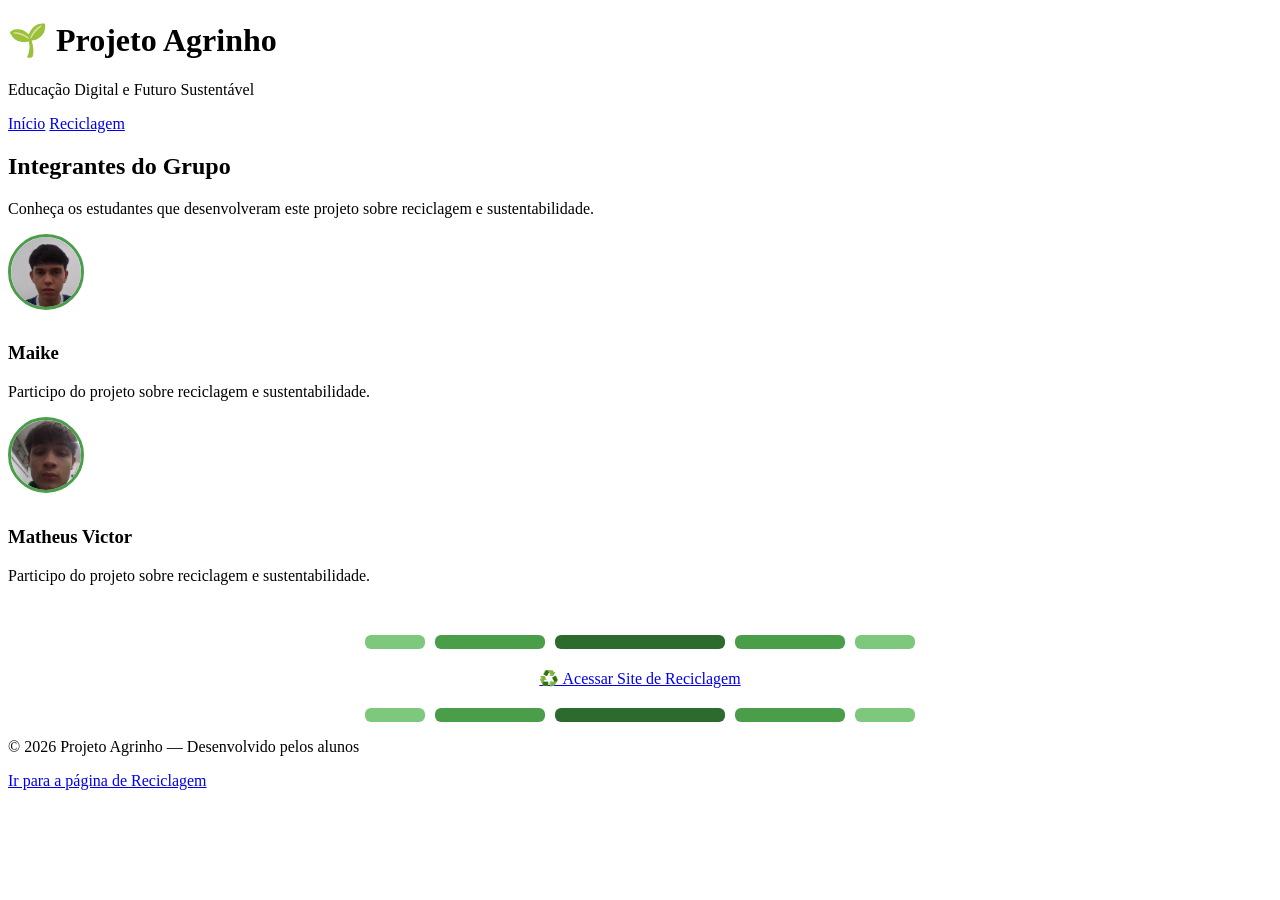
==== index.html @ 78052228 "s" ====
<!DOCTYPE html>
<html lang="pt-BR">
<head>
  <meta charset="UTF-8">
  <meta name="viewport" content="width=device-width, initial-scale=1.0">
  <title>Projeto Agrinho</title>
  <link rel="stylesheet" href="styles.css">
</head>
<body>

  <!-- HEADER -->
  <header>
    <div>
      <h1>🌱 Projeto Agrinho</h1>
      <p>Educação Digital e Futuro Sustentável</p>
    </div>
    <nav>
      <a href="index.html">Início</a>
      <a href="Agrinho.html">Reciclagem</a>
    </nav>
  </header>

  <!-- SECTION: integrantes -->
  <section>
    <h2>Integrantes do Grupo</h2>
    <p>Conheça os estudantes que desenvolveram este projeto sobre reciclagem e sustentabilidade.</p>

    <div class="perfis">

      <div class="perfil-card">
        <img src="IMG_20260330_111228.jpg" alt="Foto de Maike" style="width:70px; height:70px; border-radius:50%; object-fit:cover; border:3px solid #4a9e4a; margin-bottom:10px;">
        <h3>Maike</h3>
        <p>Participo do projeto sobre reciclagem e sustentabilidade.</p>
      </div>

      <div class="perfil-card">
        <img src="IMG_20260622_104447.jpg" alt="Foto de Matheus Victor" style="width:70px; height:70px; border-radius:50%; object-fit:cover; border:3px solid #4a9e4a; margin-bottom:10px;">
        <h3>Matheus Victor</h3>
        <p>Participo do projeto sobre reciclagem e sustentabilidade.</p>
      </div>

    </div>

    <!-- ÁREA COM RETÂNGULOS VERDES E BOTÃO -->
    <div style="text-align:center; margin-top:50px;">

      <!-- Retângulos acima -->
      <div style="display:flex; justify-content:center; gap:10px; margin-bottom:20px;">
        <div style="width:60px; height:14px; background-color:#7ec87e; border-radius:6px;"></div>
        <div style="width:110px; height:14px; background-color:#4a9e4a; border-radius:6px;"></div>
        <div style="width:170px; height:14px; background-color:#2d6a2d; border-radius:6px;"></div>
        <div style="width:110px; height:14px; background-color:#4a9e4a; border-radius:6px;"></div>
        <div style="width:60px; height:14px; background-color:#7ec87e; border-radius:6px;"></div>
      </div>

      <a href="Agrinho.html" class="botao-acessar">♻️ Acessar Site de Reciclagem</a>

      <!-- Retângulos abaixo -->
      <div style="display:flex; justify-content:center; gap:10px; margin-top:20px;">
        <div style="width:60px; height:14px; background-color:#7ec87e; border-radius:6px;"></div>
        <div style="width:110px; height:14px; background-color:#4a9e4a; border-radius:6px;"></div>
        <div style="width:170px; height:14px; background-color:#2d6a2d; border-radius:6px;"></div>
        <div style="width:110px; height:14px; background-color:#4a9e4a; border-radius:6px;"></div>
        <div style="width:60px; height:14px; background-color:#7ec87e; border-radius:6px;"></div>
      </div>

    </div>
  </section>

  <!-- FOOTER -->
  <footer>
    <p>© 2026 Projeto Agrinho — Desenvolvido pelos alunos</p>
    <p><a href="Agrinho.html">Ir para a página de Reciclagem</a></p>
  </footer>

</body>
</html>
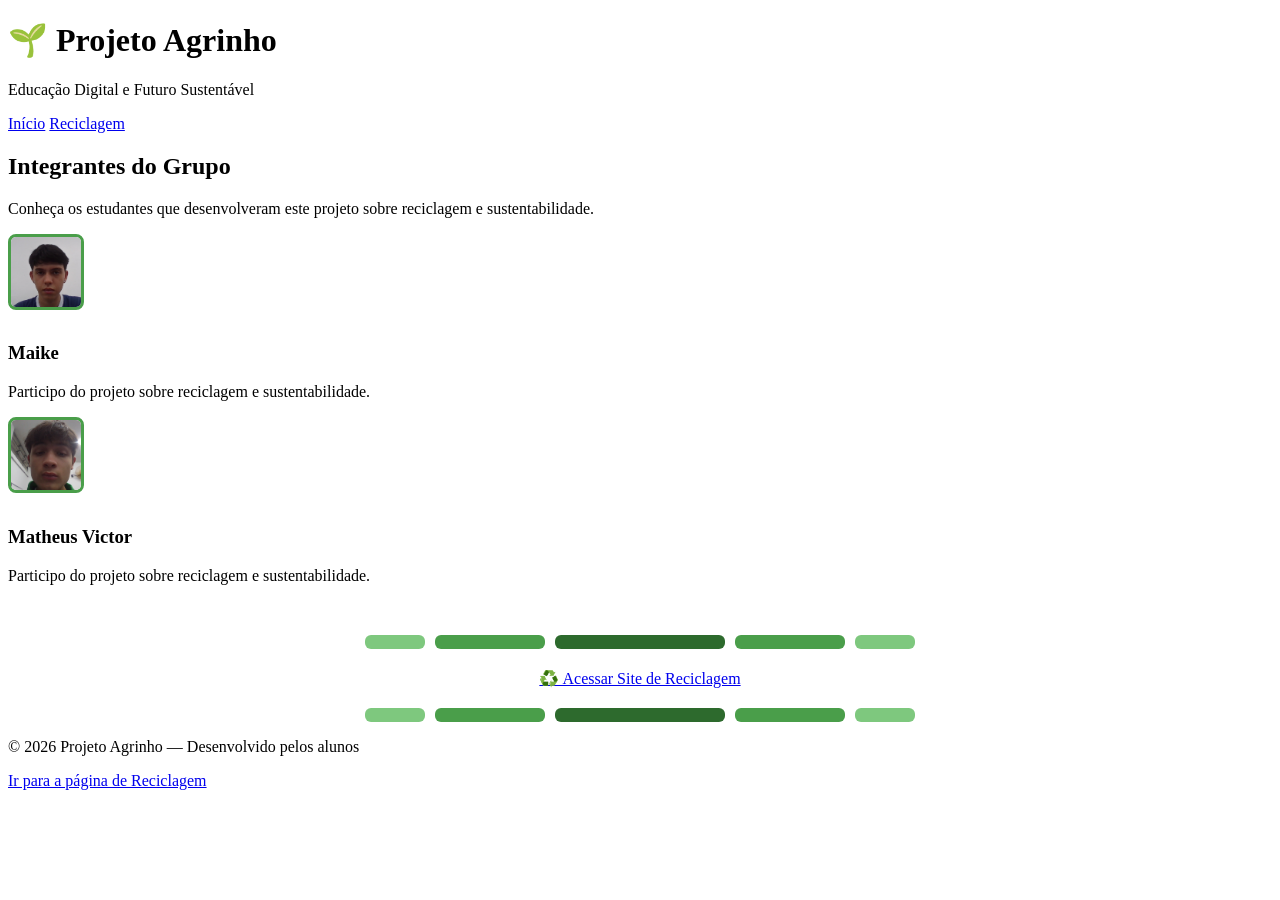
==== commit 30b3fa4b: "sd" ====
--- a/index.html
+++ b/index.html
@@ -28,13 +28,13 @@
     <div class="perfis">
 
       <div class="perfil-card">
-        <img src="IMG_20260330_111228.jpg" alt="Foto de Maike" style="width:70px; height:70px; border-radius:50%; object-fit:cover; border:3px solid #4a9e4a; margin-bottom:10px;">
+        <img src="IMG_20260330_111228.jpg" alt="Foto de Maike" style="width:70px; height:70px; border-radius:8px; object-fit:cover; border:3px solid #4a9e4a; margin-bottom:10px;">
         <h3>Maike</h3>
         <p>Participo do projeto sobre reciclagem e sustentabilidade.</p>
       </div>
 
       <div class="perfil-card">
-        <img src="IMG_20260622_104447.jpg" alt="Foto de Matheus Victor" style="width:70px; height:70px; border-radius:50%; object-fit:cover; border:3px solid #4a9e4a; margin-bottom:10px;">
+        <img src="IMG_20260622_104447.jpg" alt="Foto de Matheus Victor" style="width:70px; height:70px; border-radius:8px; object-fit:cover; border:3px solid #4a9e4a; margin-bottom:10px;">
         <h3>Matheus Victor</h3>
         <p>Participo do projeto sobre reciclagem e sustentabilidade.</p>
       </div>
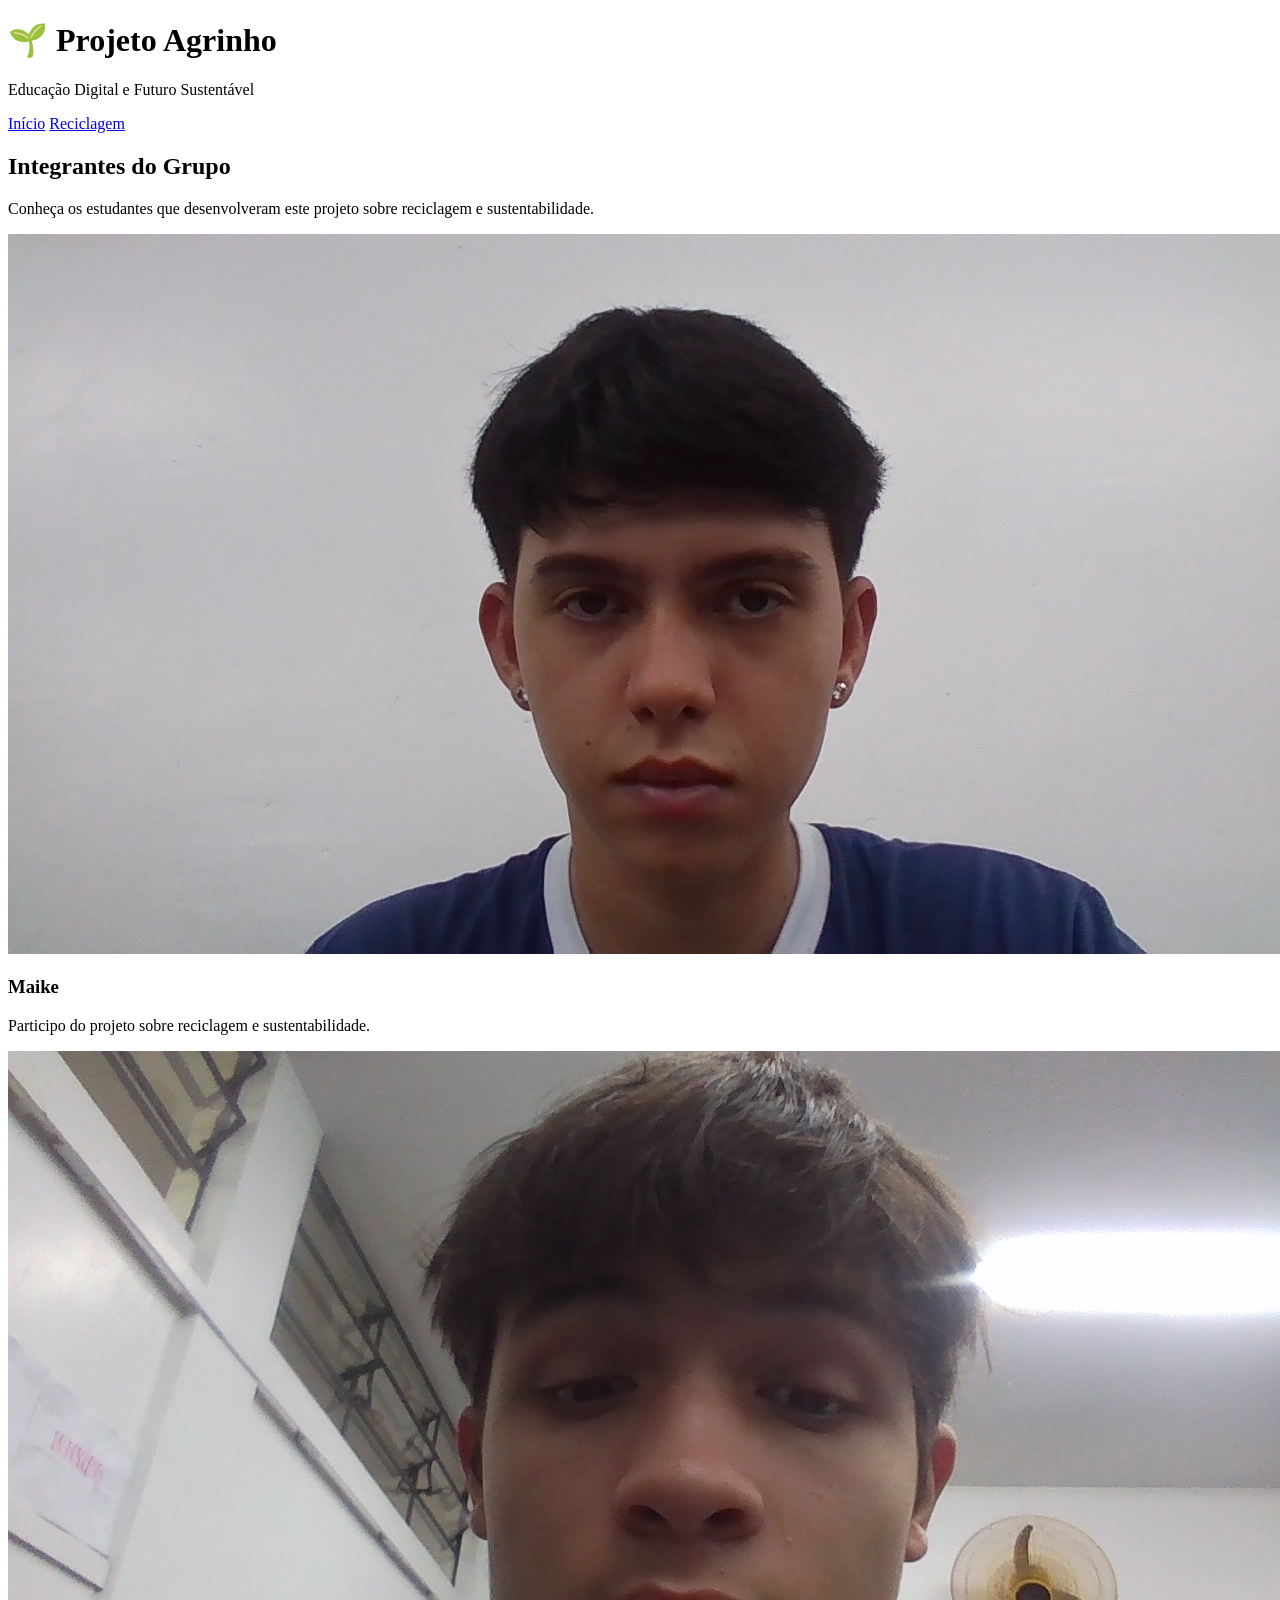
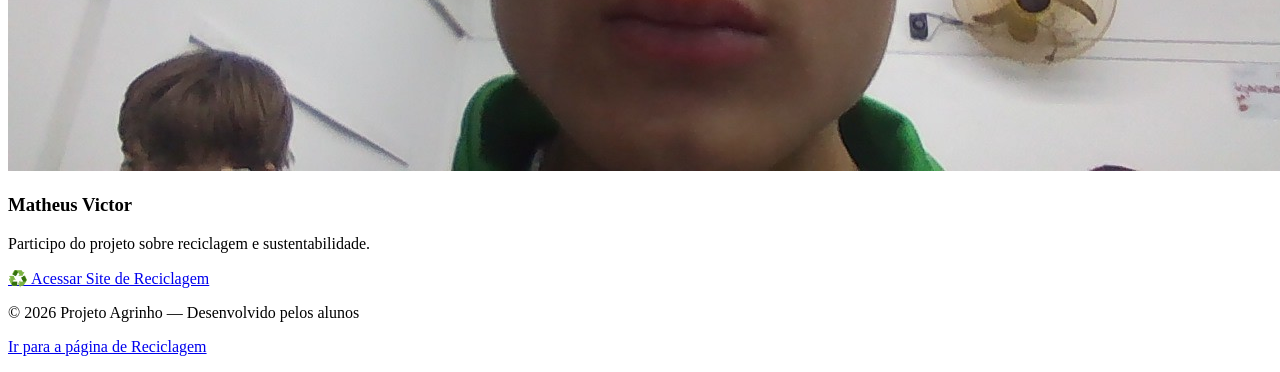
==== commit a57f9746: "s" ====
--- a/index.html
+++ b/index.html
@@ -4,11 +4,12 @@
   <meta charset="UTF-8">
   <meta name="viewport" content="width=device-width, initial-scale=1.0">
   <title>Projeto Agrinho</title>
+  <link rel="preconnect" href="https://fonts.googleapis.com">
+  <link rel="preconnect" href="https://fonts.gstatic.com" crossorigin>
+  <link href="https://fonts.googleapis.com/css2?family=Fraunces:opsz,wght@9..144,600;9..144,700&family=Work+Sans:wght@400;500;600;700&display=swap" rel="stylesheet">
   <link rel="stylesheet" href="styles.css">
 </head>
 <body>
-
-  <!-- HEADER -->
   <header>
     <div>
       <h1>🌱 Projeto Agrinho</h1>
@@ -20,58 +21,36 @@
     </nav>
   </header>
 
-  <!-- SECTION: integrantes -->
   <section>
     <h2>Integrantes do Grupo</h2>
     <p>Conheça os estudantes que desenvolveram este projeto sobre reciclagem e sustentabilidade.</p>
-
     <div class="perfis">
-
       <div class="perfil-card">
-        <img src="IMG_20260330_111228.jpg" alt="Foto de Maike" style="width:70px; height:70px; border-radius:8px; object-fit:cover; border:3px solid #4a9e4a; margin-bottom:10px;">
+        <img src="IMG_20260330_111228.jpg" alt="Foto de Maike">
         <h3>Maike</h3>
         <p>Participo do projeto sobre reciclagem e sustentabilidade.</p>
       </div>
-
       <div class="perfil-card">
-        <img src="IMG_20260622_104447.jpg" alt="Foto de Matheus Victor" style="width:70px; height:70px; border-radius:8px; object-fit:cover; border:3px solid #4a9e4a; margin-bottom:10px;">
+        <img src="IMG_20260622_104447.jpg" alt="Foto de Matheus Victor">
         <h3>Matheus Victor</h3>
         <p>Participo do projeto sobre reciclagem e sustentabilidade.</p>
       </div>
-
     </div>
 
-    <!-- ÁREA COM RETÂNGULOS VERDES E BOTÃO -->
-    <div style="text-align:center; margin-top:50px;">
-
-      <!-- Retângulos acima -->
-      <div style="display:flex; justify-content:center; gap:10px; margin-bottom:20px;">
-        <div style="width:60px; height:14px; background-color:#7ec87e; border-radius:6px;"></div>
-        <div style="width:110px; height:14px; background-color:#4a9e4a; border-radius:6px;"></div>
-        <div style="width:170px; height:14px; background-color:#2d6a2d; border-radius:6px;"></div>
-        <div style="width:110px; height:14px; background-color:#4a9e4a; border-radius:6px;"></div>
-        <div style="width:60px; height:14px; background-color:#7ec87e; border-radius:6px;"></div>
+    <div class="cta-central">
+      <div class="divisor">
+        <span></span><span></span><span></span><span></span><span></span>
       </div>
-
       <a href="Agrinho.html" class="botao-acessar">♻️ Acessar Site de Reciclagem</a>
-
-      <!-- Retângulos abaixo -->
-      <div style="display:flex; justify-content:center; gap:10px; margin-top:20px;">
-        <div style="width:60px; height:14px; background-color:#7ec87e; border-radius:6px;"></div>
-        <div style="width:110px; height:14px; background-color:#4a9e4a; border-radius:6px;"></div>
-        <div style="width:170px; height:14px; background-color:#2d6a2d; border-radius:6px;"></div>
-        <div style="width:110px; height:14px; background-color:#4a9e4a; border-radius:6px;"></div>
-        <div style="width:60px; height:14px; background-color:#7ec87e; border-radius:6px;"></div>
+      <div class="divisor">
+        <span></span><span></span><span></span><span></span><span></span>
       </div>
-
     </div>
   </section>
 
-  <!-- FOOTER -->
   <footer>
     <p>© 2026 Projeto Agrinho — Desenvolvido pelos alunos</p>
     <p><a href="Agrinho.html">Ir para a página de Reciclagem</a></p>
   </footer>
-
 </body>
 </html>
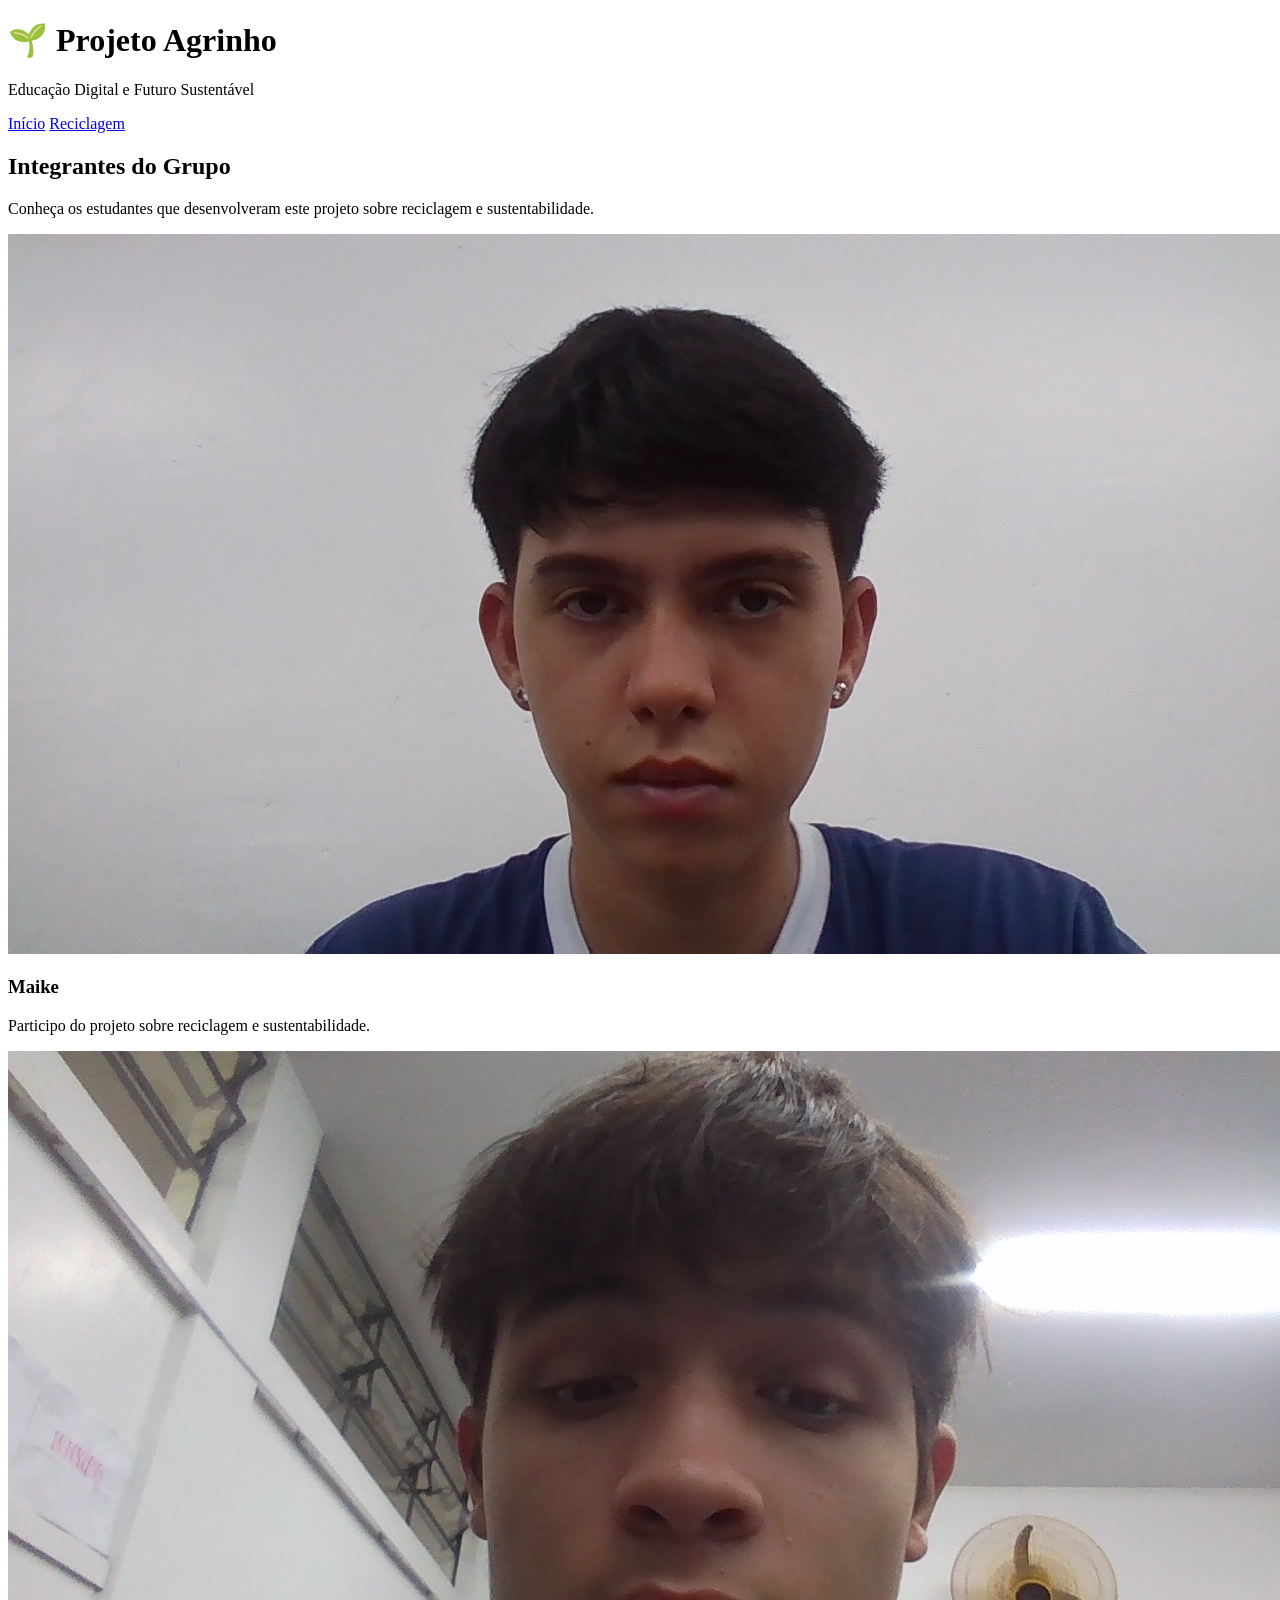
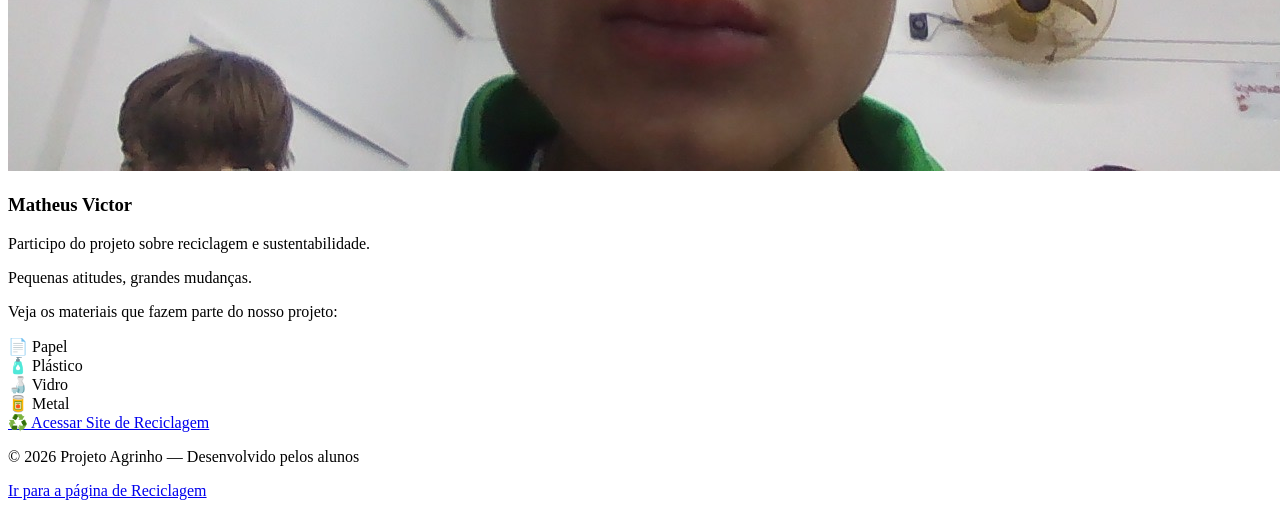
==== commit fc6265d5: "d" ====
--- a/index.html
+++ b/index.html
@@ -24,6 +24,7 @@
   <section>
     <h2>Integrantes do Grupo</h2>
     <p>Conheça os estudantes que desenvolveram este projeto sobre reciclagem e sustentabilidade.</p>
+
     <div class="perfis">
       <div class="perfil-card">
         <img src="IMG_20260330_111228.jpg" alt="Foto de Maike">
@@ -34,6 +35,30 @@
         <img src="IMG_20260622_104447.jpg" alt="Foto de Matheus Victor">
         <h3>Matheus Victor</h3>
         <p>Participo do projeto sobre reciclagem e sustentabilidade.</p>
+      </div>
+    </div>
+
+    <div class="missao">
+      <p class="missao__frase">Pequenas atitudes, grandes mudanças.</p>
+      <p class="missao__contexto">Veja os materiais que fazem parte do nosso projeto:</p>
+
+      <div class="materiais-preview">
+        <div class="material-preview">
+          <span class="material-preview__icone">📄</span>
+          <span class="material-preview__nome">Papel</span>
+        </div>
+        <div class="material-preview">
+          <span class="material-preview__icone">🧴</span>
+          <span class="material-preview__nome">Plástico</span>
+        </div>
+        <div class="material-preview">
+          <span class="material-preview__icone">🍶</span>
+          <span class="material-preview__nome">Vidro</span>
+        </div>
+        <div class="material-preview">
+          <span class="material-preview__icone">🥫</span>
+          <span class="material-preview__nome">Metal</span>
+        </div>
       </div>
     </div>
 
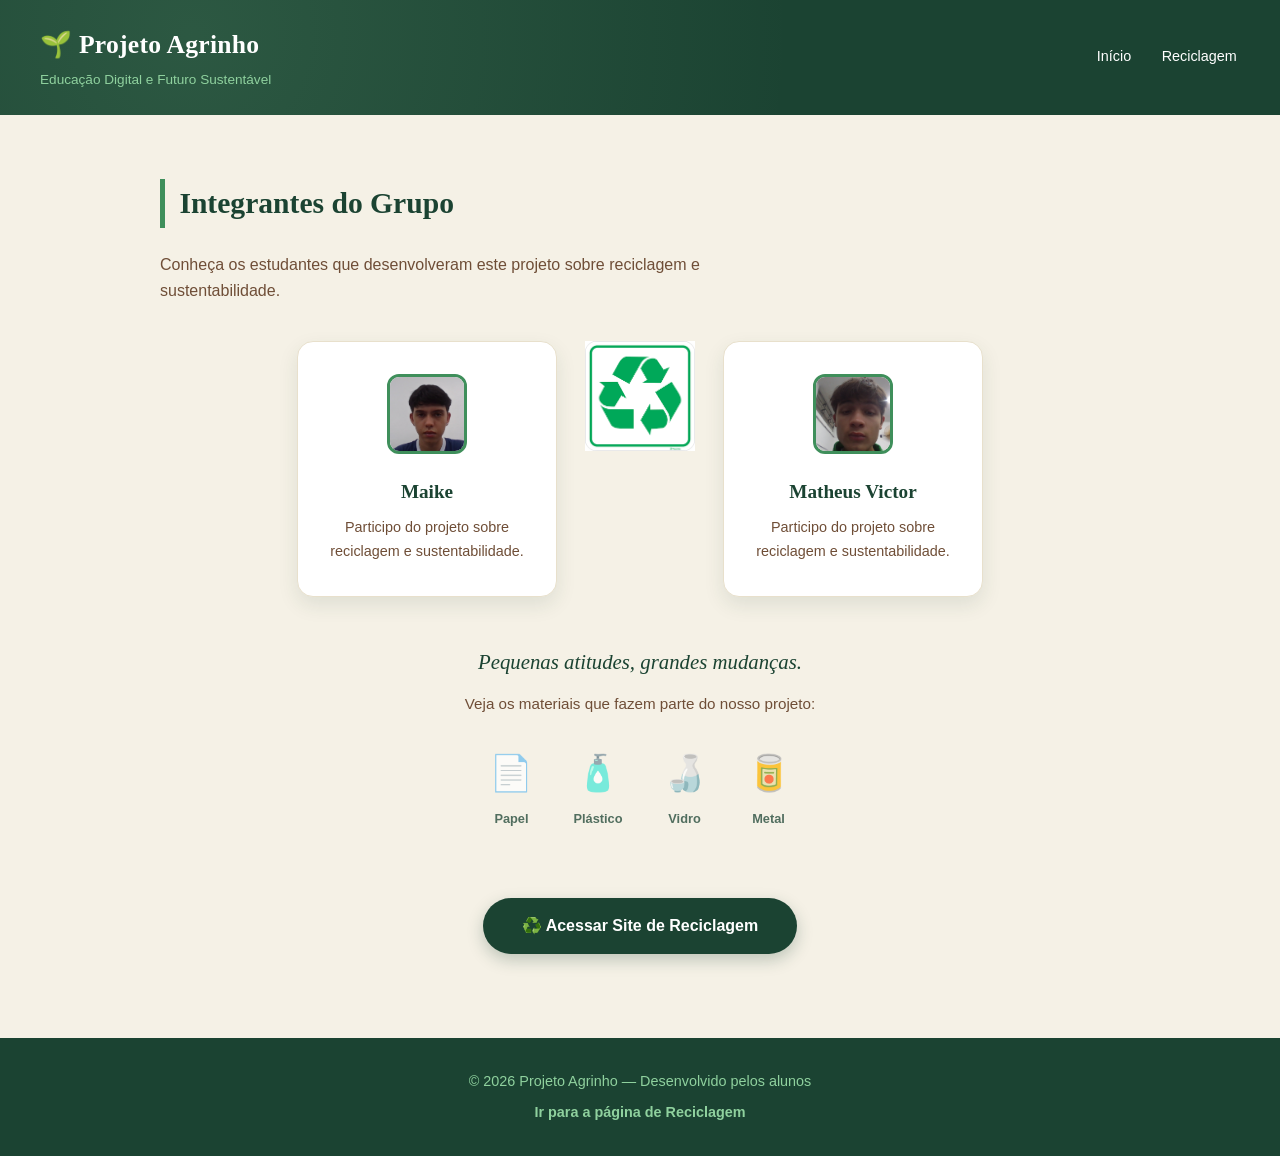
==== commit d65b7d47: "s" ====
--- a/index.html
+++ b/index.html
@@ -7,7 +7,7 @@
   <link rel="preconnect" href="https://fonts.googleapis.com">
   <link rel="preconnect" href="https://fonts.gstatic.com" crossorigin>
   <link href="https://fonts.googleapis.com/css2?family=Fraunces:opsz,wght@9..144,600;9..144,700&family=Work+Sans:wght@400;500;600;700&display=swap" rel="stylesheet">
-  <link rel="stylesheet" href="styles.css">
+  <link rel="stylesheet" href="style.css">
 </head>
 <body>
   <header>
@@ -31,6 +31,7 @@
         <h3>Maike</h3>
         <p>Participo do projeto sobre reciclagem e sustentabilidade.</p>
       </div>
+      <img src="download.png" alt="Símbolo da reciclagem" class="icone-reciclagem">
       <div class="perfil-card">
         <img src="IMG_20260622_104447.jpg" alt="Foto de Matheus Victor">
         <h3>Matheus Victor</h3>
--- a/style.css
+++ b/style.css
@@ -0,0 +1,426 @@
+/* =========================================================
+   PROJETO AGRINHO — Educação Digital e Futuro Sustentável
+   ========================================================= */
+
+:root {
+  --verde-mata: #1B4332;
+  --verde-folha: #3F8F5B;
+  --verde-brotinho: #8FD19E;
+  --areia: #F5F1E6;
+  --areia-escura: #E8E0CC;
+  --terra: #6F4E37;
+  --grafite: #22301F;
+  --branco: #FFFFFF;
+
+  --fonte-titulo: 'Fraunces', serif;
+  --fonte-corpo: 'Work Sans', 'Segoe UI', sans-serif;
+}
+
+* { margin: 0; padding: 0; box-sizing: border-box; }
+
+html { scroll-behavior: smooth; }
+
+body {
+  font-family: var(--fonte-corpo);
+  background-color: var(--areia);
+  color: var(--grafite);
+  line-height: 1.65;
+}
+
+h1, h2, h3 { font-family: var(--fonte-titulo); color: var(--verde-mata); }
+
+a { color: inherit; }
+
+:focus-visible { outline: 3px solid var(--verde-brotinho); outline-offset: 3px; }
+
+/* --- Header --------------------------------------------------------- */
+header {
+  background-color: var(--verde-mata);
+  background-image: radial-gradient(circle at 15% 30%, rgba(143, 209, 158, 0.15), transparent 55%);
+  color: #fff;
+  padding: 1.5rem 2.5rem;
+  display: flex;
+  justify-content: space-between;
+  align-items: center;
+  flex-wrap: wrap;
+  gap: 1rem;
+}
+
+header h1 {
+  font-size: 1.6rem;
+  font-weight: 700;
+  color: #fff;
+  letter-spacing: 0.01em;
+}
+
+header p { font-size: 0.85rem; color: var(--verde-brotinho); margin-top: 0.15rem; }
+
+nav { display: flex; gap: 1.5rem; flex-wrap: wrap; }
+
+nav a {
+  text-decoration: none;
+  font-size: 0.9rem;
+  font-weight: 500;
+  color: #fff;
+  padding: 0.4rem 0.2rem;
+  border-bottom: 2px solid transparent;
+  transition: border-color 0.2s ease, color 0.2s ease;
+}
+nav a:hover { border-color: var(--verde-brotinho); color: var(--verde-brotinho); }
+
+/* --- Nav em botões (página de reciclagem) ---------------------------- */
+.nav-botoes { gap: 0.65rem; }
+
+.nav-botao {
+  text-decoration: none;
+  padding: 0.55rem 1.1rem;
+  border-radius: 999px;
+  font-size: 0.85rem;
+  font-weight: 600;
+  box-shadow: 0 3px 8px rgba(0,0,0,0.18);
+  transition: transform 0.15s ease, box-shadow 0.15s ease;
+  border-bottom: none;
+}
+.nav-botao:hover { transform: translateY(-2px); box-shadow: 0 6px 14px rgba(0,0,0,0.22); }
+
+.nav-botao--claro { background-color: var(--verde-folha); color: #fff; }
+.nav-botao--escuro { background-color: var(--verde-mata); color: #fff; border: 1px solid rgba(255,255,255,0.25); }
+.nav-botao--claro-alt { background-color: var(--verde-brotinho); color: var(--verde-mata); }
+
+/* --- Hero ------------------------------------------------------------- */
+.hero {
+  background: linear-gradient(135deg, var(--verde-folha), var(--verde-mata));
+  color: #fff;
+  text-align: center;
+  padding: 4.5rem 1.5rem;
+}
+
+.hero h2 {
+  font-size: clamp(1.8rem, 4vw, 2.6rem);
+  color: #fff;
+  margin-bottom: 0.75rem;
+}
+
+.hero p {
+  font-size: 1.05rem;
+  color: var(--areia);
+  max-width: 620px;
+  margin: 0 auto;
+  opacity: 0.95;
+}
+
+/* --- Divisores decorativos ("linha do crescimento") -------------------- */
+.divisor-secao {
+  display: flex;
+  justify-content: center;
+  align-items: center;
+  gap: 8px;
+  padding: 1.5rem 0;
+}
+.divisor-secao--clara { background-color: var(--areia); }
+.divisor-secao--escura { background-color: var(--areia-escura); }
+
+.barra { height: 10px; border-radius: 6px; }
+.barra--curta { width: 50px; background-color: var(--verde-brotinho); }
+.barra--media { width: 100px; background-color: var(--verde-folha); }
+.barra--longa { width: 160px; background-color: var(--verde-mata); }
+.barra--media-escura { width: 100px; background-color: var(--verde-folha); }
+.barra--longa-escura { width: 160px; background-color: var(--verde-mata); }
+
+/* --- Seções ------------------------------------------------------------ */
+section {
+  padding: 4rem 2.5rem;
+  max-width: 1040px;
+  margin: 0 auto;
+}
+
+section > p { max-width: 65ch; color: var(--terra); }
+
+section h2 {
+  font-size: 1.85rem;
+  margin-bottom: 1.5rem;
+  border-left: 5px solid var(--verde-folha);
+  padding-left: 0.9rem;
+}
+
+.titulo-secundario { margin-top: 3rem; }
+
+/* --- Cards de materiais / curiosidades --------------------------------- */
+.card-grid { display: flex; gap: 1.5rem; flex-wrap: wrap; margin-top: 1.5rem; }
+
+.cartao {
+  background-color: var(--branco);
+  border-radius: 14px;
+  padding: 1.75rem;
+  box-shadow: 0 6px 16px rgba(27, 67, 50, 0.08);
+  flex: 1;
+  min-width: 210px;
+  text-align: center;
+  border: 1px solid var(--areia-escura);
+  transition: transform 0.2s ease, box-shadow 0.2s ease;
+}
+.cartao:hover {
+  transform: translateY(-4px);
+  box-shadow: 0 12px 24px rgba(27, 67, 50, 0.14);
+}
+
+.cartao .icone { font-size: 2.1rem; margin-bottom: 0.65rem; }
+.cartao h3 { font-size: 1.1rem; margin-bottom: 0.4rem; }
+.cartao p { font-size: 0.9rem; color: var(--terra); }
+
+/* --- Lista de dicas ------------------------------------------------------ */
+.lista-dicas {
+  list-style: none;
+  display: flex;
+  flex-direction: column;
+  gap: 0.85rem;
+  margin-top: 1.5rem;
+}
+
+.lista-dicas li {
+  background-color: var(--branco);
+  padding: 1rem 1.4rem;
+  border-radius: 10px;
+  border-left: 4px solid var(--verde-mata);
+  font-size: 0.95rem;
+  box-shadow: 0 3px 10px rgba(27, 67, 50, 0.06);
+}
+
+/* --- Tabela --------------------------------------------------------------- */
+table {
+  width: 100%;
+  border-collapse: collapse;
+  margin-top: 1.5rem;
+  background-color: var(--branco);
+  border-radius: 12px;
+  overflow: hidden;
+  box-shadow: 0 6px 16px rgba(27, 67, 50, 0.08);
+}
+
+th {
+  background-color: var(--verde-mata);
+  color: #fff;
+  padding: 1rem 1.4rem;
+  text-align: left;
+  font-size: 0.9rem;
+  font-weight: 600;
+}
+
+td { padding: 0.9rem 1.4rem; border-bottom: 1px solid var(--areia-escura); font-size: 0.9rem; }
+tr:last-child td { border-bottom: none; }
+tr:hover td { background-color: var(--areia); }
+
+/* --- Sobre o projeto -------------------------------------------------------- */
+.sobre-box {
+  background-color: var(--branco);
+  border-radius: 14px;
+  padding: 2rem;
+  box-shadow: 0 6px 16px rgba(27, 67, 50, 0.08);
+}
+
+.sobre-box p { color: var(--grafite); }
+
+.titulo-integrantes { margin-top: 1.5rem; color: var(--verde-mata); font-size: 1.1rem; }
+
+.integrantes { display: flex; gap: 1rem; flex-wrap: wrap; margin-top: 1rem; }
+
+.tag-integrante {
+  background-color: var(--verde-mata);
+  color: #fff;
+  padding: 0.5rem 1.2rem;
+  border-radius: 999px;
+  font-size: 0.85rem;
+  font-weight: 600;
+}
+
+/* --- Footer ------------------------------------------------------------------ */
+footer {
+  background-color: var(--verde-mata);
+  color: var(--verde-brotinho);
+  text-align: center;
+  padding: 2rem 1.5rem;
+  font-size: 0.9rem;
+}
+footer a { color: var(--verde-brotinho); text-decoration: none; font-weight: 600; }
+footer a:hover { text-decoration: underline; }
+footer p { margin-top: 0.4rem; }
+footer p:first-child { margin-top: 0; }
+
+/* --- Perfis (integrantes na página inicial) ---------------------------------- */
+.perfis { display: flex; gap: 1.75rem; justify-content: center; flex-wrap: wrap; margin-top: 2.25rem; }
+
+.perfil-card {
+  background-color: var(--branco);
+  border-radius: 16px;
+  padding: 2rem 1.5rem;
+  text-align: center;
+  box-shadow: 0 8px 20px rgba(27, 67, 50, 0.1);
+  max-width: 260px;
+  border: 1px solid var(--areia-escura);
+  transition: transform 0.2s ease;
+}
+.perfil-card:hover { transform: translateY(-4px); }
+
+.perfil-card img {
+  width: 80px;
+  height: 80px;
+  border-radius: 12px;
+  object-fit: cover;
+  border: 3px solid var(--verde-folha);
+  margin-bottom: 0.9rem;
+}
+
+.perfil-card h3 { font-size: 1.2rem; margin-bottom: 0.5rem; }
+.perfil-card p { font-size: 0.9rem; color: var(--terra); }
+
+/* --- Frase de missão + prévia dos materiais --------------------------------- */
+.missao { text-align: center; margin-top: 3rem; }
+
+.missao__frase {
+  font-family: var(--fonte-titulo);
+  font-style: italic;
+  font-size: 1.3rem;
+  color: var(--verde-mata);
+  margin-bottom: 0.75rem;
+}
+
+.missao__contexto {
+  font-size: 0.95rem;
+  color: var(--terra);
+  margin-bottom: 1.75rem;
+}
+
+.materiais-preview {
+  display: flex;
+  justify-content: center;
+  gap: 2.5rem;
+  flex-wrap: wrap;
+}
+
+.material-preview {
+  display: flex;
+  flex-direction: column;
+  align-items: center;
+  gap: 0.4rem;
+  opacity: 0.75;
+  transition: opacity 0.2s ease, transform 0.2s ease;
+}
+.material-preview:hover { opacity: 1; transform: translateY(-3px); }
+
+.material-preview__icone { font-size: 2.2rem; }
+
+.material-preview__nome {
+  font-size: 0.8rem;
+  font-weight: 600;
+  color: var(--verde-mata);
+}
+
+/* --- Botão de acesso central --------------------------------------------------- */
+.cta-central { text-align: center; margin-top: 3rem; }
+
+.botao-acessar {
+  display: inline-block;
+  margin: 1.25rem 0;
+  background-color: var(--verde-mata);
+  color: #fff;
+  padding: 0.95rem 2.4rem;
+  border-radius: 999px;
+  text-decoration: none;
+  font-size: 1rem;
+  font-weight: 700;
+  box-shadow: 0 6px 16px rgba(27, 67, 50, 0.25);
+  transition: background-color 0.2s ease, transform 0.15s ease;
+}
+.botao-acessar:hover { background-color: var(--verde-folha); transform: translateY(-2px); }
+
+/* --- Ícone de reciclagem (index) ------------------------------------------------- */
+.icone-reciclagem {
+  width: 110px;
+  height: 110px;
+  object-fit: contain;
+  flex-shrink: 0;
+}
+
+/* --- Hero com imagem de apoio ------------------------------------------------------ */
+.hero__conteudo {
+  display: flex;
+  align-items: center;
+  gap: 2.5rem;
+  max-width: 1040px;
+  margin: 0 auto;
+  text-align: left;
+  flex-wrap: wrap;
+}
+.hero__texto { flex: 1 1 400px; }
+.hero__texto h2 { color: #fff; }
+.hero__imagem {
+  flex: 1 1 280px;
+  max-width: 320px;
+  border-radius: 16px;
+  box-shadow: 0 10px 26px rgba(0,0,0,0.28);
+  object-fit: cover;
+  max-height: 260px;
+  width: 100%;
+}
+
+/* --- Materiais recicláveis com imagens ---------------------------------------------- */
+.reciclagem__conteudo {
+  display: flex;
+  gap: 2.5rem;
+  align-items: flex-start;
+  flex-wrap: wrap;
+}
+.reciclagem__texto { flex: 2 1 480px; }
+.reciclagem__imagens {
+  flex: 1 1 240px;
+  display: flex;
+  flex-direction: column;
+  gap: 1rem;
+}
+.reciclagem__imagens img {
+  width: 100%;
+  border-radius: 14px;
+  box-shadow: 0 6px 16px rgba(27, 67, 50, 0.1);
+  border: 1px solid var(--areia-escura);
+}
+
+/* --- Dicas com imagem -------------------------------------------------------------- */
+.dicas__conteudo {
+  display: flex;
+  gap: 2.5rem;
+  align-items: center;
+  flex-wrap: wrap;
+}
+.dicas__texto { flex: 1 1 380px; }
+.dicas__imagem {
+  flex: 1 1 280px;
+  max-width: 320px;
+  border-radius: 14px;
+  width: 100%;
+}
+
+/* --- Sobre com ícone ----------------------------------------------------------------- */
+.sobre-box--com-imagem {
+  display: flex;
+  align-items: center;
+  gap: 2rem;
+  flex-wrap: wrap;
+}
+.sobre-box--com-imagem > div { flex: 2 1 320px; }
+.sobre-box__icone {
+  flex: 1 1 140px;
+  max-width: 150px;
+  object-fit: contain;
+}
+
+/* --- Responsivo ----------------------------------------------------------------- */
+@media (max-width: 640px) {
+  header { padding: 1.25rem 1.5rem; flex-direction: column; align-items: flex-start; }
+  section { padding: 3rem 1.5rem; }
+  .nav-botoes { gap: 0.5rem; }
+}
+
+@media (prefers-reduced-motion: reduce) {
+  html { scroll-behavior: auto; }
+  .cartao, .perfil-card, .botao-acessar, .nav-botao { transition: none; }
+}
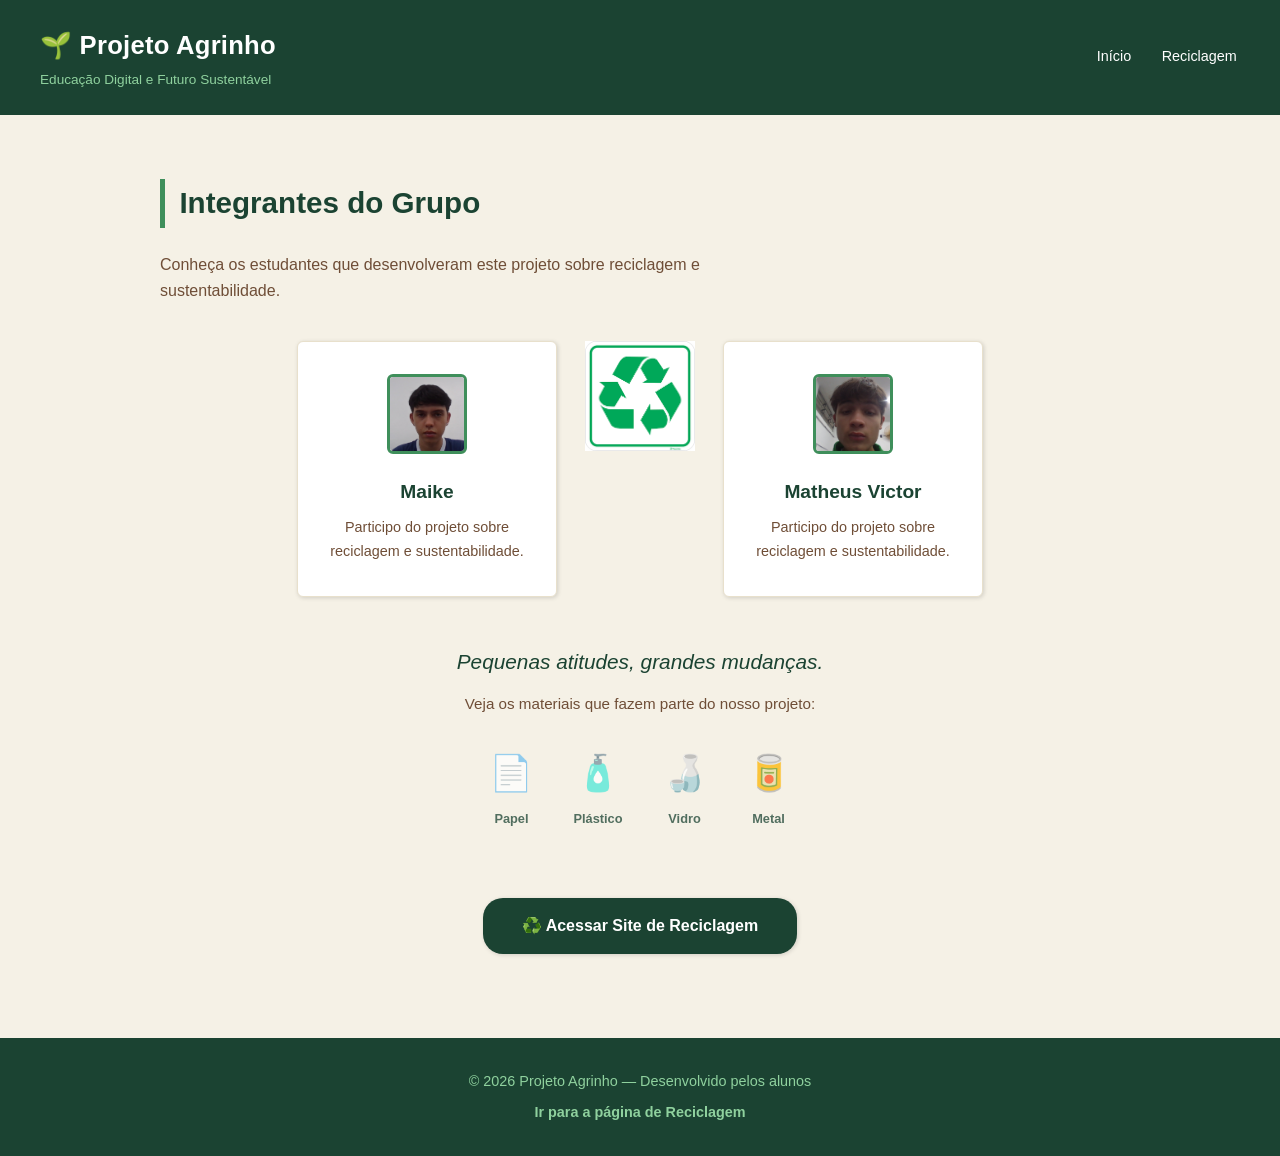
==== commit bb377c33: "s" ====
--- a/index.html
+++ b/index.html
@@ -4,9 +4,6 @@
   <meta charset="UTF-8">
   <meta name="viewport" content="width=device-width, initial-scale=1.0">
   <title>Projeto Agrinho</title>
-  <link rel="preconnect" href="https://fonts.googleapis.com">
-  <link rel="preconnect" href="https://fonts.gstatic.com" crossorigin>
-  <link href="https://fonts.googleapis.com/css2?family=Fraunces:opsz,wght@9..144,600;9..144,700&family=Work+Sans:wght@400;500;600;700&display=swap" rel="stylesheet">
   <link rel="stylesheet" href="style.css">
 </head>
 <body>
--- a/style.css
+++ b/style.css
@@ -12,8 +12,8 @@
   --grafite: #22301F;
   --branco: #FFFFFF;
 
-  --fonte-titulo: 'Fraunces', serif;
-  --fonte-corpo: 'Work Sans', 'Segoe UI', sans-serif;
+  --fonte-titulo: 'Segoe UI', Arial, sans-serif;
+  --fonte-corpo: 'Segoe UI', Arial, sans-serif;
 }
 
 * { margin: 0; padding: 0; box-sizing: border-box; }
@@ -36,7 +36,6 @@
 /* --- Header --------------------------------------------------------- */
 header {
   background-color: var(--verde-mata);
-  background-image: radial-gradient(circle at 15% 30%, rgba(143, 209, 158, 0.15), transparent 55%);
   color: #fff;
   padding: 1.5rem 2.5rem;
   display: flex;
@@ -64,7 +63,6 @@
   color: #fff;
   padding: 0.4rem 0.2rem;
   border-bottom: 2px solid transparent;
-  transition: border-color 0.2s ease, color 0.2s ease;
 }
 nav a:hover { border-color: var(--verde-brotinho); color: var(--verde-brotinho); }
 
@@ -74,14 +72,12 @@
 .nav-botao {
   text-decoration: none;
   padding: 0.55rem 1.1rem;
-  border-radius: 999px;
+  border-radius: 20px;
   font-size: 0.85rem;
   font-weight: 600;
-  box-shadow: 0 3px 8px rgba(0,0,0,0.18);
-  transition: transform 0.15s ease, box-shadow 0.15s ease;
+  box-shadow: 1px 1px 4px rgba(0,0,0,0.15);
   border-bottom: none;
 }
-.nav-botao:hover { transform: translateY(-2px); box-shadow: 0 6px 14px rgba(0,0,0,0.22); }
 
 .nav-botao--claro { background-color: var(--verde-folha); color: #fff; }
 .nav-botao--escuro { background-color: var(--verde-mata); color: #fff; border: 1px solid rgba(255,255,255,0.25); }
@@ -150,18 +146,13 @@
 
 .cartao {
   background-color: var(--branco);
-  border-radius: 14px;
+  border-radius: 6px;
   padding: 1.75rem;
-  box-shadow: 0 6px 16px rgba(27, 67, 50, 0.08);
+  box-shadow: 1px 1px 4px rgba(0,0,0,0.15);
   flex: 1;
   min-width: 210px;
   text-align: center;
   border: 1px solid var(--areia-escura);
-  transition: transform 0.2s ease, box-shadow 0.2s ease;
-}
-.cartao:hover {
-  transform: translateY(-4px);
-  box-shadow: 0 12px 24px rgba(27, 67, 50, 0.14);
 }
 
 .cartao .icone { font-size: 2.1rem; margin-bottom: 0.65rem; }
@@ -183,7 +174,7 @@
   border-radius: 10px;
   border-left: 4px solid var(--verde-mata);
   font-size: 0.95rem;
-  box-shadow: 0 3px 10px rgba(27, 67, 50, 0.06);
+  box-shadow: 1px 1px 4px rgba(0,0,0,0.15);
 }
 
 /* --- Tabela --------------------------------------------------------------- */
@@ -192,9 +183,9 @@
   border-collapse: collapse;
   margin-top: 1.5rem;
   background-color: var(--branco);
-  border-radius: 12px;
+  border-radius: 6px;
   overflow: hidden;
-  box-shadow: 0 6px 16px rgba(27, 67, 50, 0.08);
+  box-shadow: 1px 1px 4px rgba(0,0,0,0.15);
 }
 
 th {
@@ -213,9 +204,9 @@
 /* --- Sobre o projeto -------------------------------------------------------- */
 .sobre-box {
   background-color: var(--branco);
-  border-radius: 14px;
+  border-radius: 6px;
   padding: 2rem;
-  box-shadow: 0 6px 16px rgba(27, 67, 50, 0.08);
+  box-shadow: 1px 1px 4px rgba(0,0,0,0.15);
 }
 
 .sobre-box p { color: var(--grafite); }
@@ -228,7 +219,7 @@
   background-color: var(--verde-mata);
   color: #fff;
   padding: 0.5rem 1.2rem;
-  border-radius: 999px;
+  border-radius: 20px;
   font-size: 0.85rem;
   font-weight: 600;
 }
@@ -251,20 +242,19 @@
 
 .perfil-card {
   background-color: var(--branco);
-  border-radius: 16px;
+  border-radius: 6px;
   padding: 2rem 1.5rem;
   text-align: center;
-  box-shadow: 0 8px 20px rgba(27, 67, 50, 0.1);
+  box-shadow: 1px 1px 4px rgba(0,0,0,0.15);
   max-width: 260px;
   border: 1px solid var(--areia-escura);
-  transition: transform 0.2s ease;
-}
-.perfil-card:hover { transform: translateY(-4px); }
+}
+
 
 .perfil-card img {
   width: 80px;
   height: 80px;
-  border-radius: 12px;
+  border-radius: 6px;
   object-fit: cover;
   border: 3px solid var(--verde-folha);
   margin-bottom: 0.9rem;
@@ -303,9 +293,8 @@
   align-items: center;
   gap: 0.4rem;
   opacity: 0.75;
-  transition: opacity 0.2s ease, transform 0.2s ease;
-}
-.material-preview:hover { opacity: 1; transform: translateY(-3px); }
+}
+.material-preview:hover { opacity: 1; }
 
 .material-preview__icone { font-size: 2.2rem; }
 
@@ -324,14 +313,13 @@
   background-color: var(--verde-mata);
   color: #fff;
   padding: 0.95rem 2.4rem;
-  border-radius: 999px;
+  border-radius: 20px;
   text-decoration: none;
   font-size: 1rem;
   font-weight: 700;
-  box-shadow: 0 6px 16px rgba(27, 67, 50, 0.25);
-  transition: background-color 0.2s ease, transform 0.15s ease;
-}
-.botao-acessar:hover { background-color: var(--verde-folha); transform: translateY(-2px); }
+  box-shadow: 1px 1px 4px rgba(0,0,0,0.15);
+}
+.botao-acessar:hover { background-color: var(--verde-folha); }
 
 /* --- Ícone de reciclagem (index) ------------------------------------------------- */
 .icone-reciclagem {
@@ -356,8 +344,8 @@
 .hero__imagem {
   flex: 1 1 280px;
   max-width: 320px;
-  border-radius: 16px;
-  box-shadow: 0 10px 26px rgba(0,0,0,0.28);
+  border-radius: 6px;
+  box-shadow: 1px 1px 4px rgba(0,0,0,0.15);
   object-fit: cover;
   max-height: 260px;
   width: 100%;
@@ -379,8 +367,8 @@
 }
 .reciclagem__imagens img {
   width: 100%;
-  border-radius: 14px;
-  box-shadow: 0 6px 16px rgba(27, 67, 50, 0.1);
+  border-radius: 6px;
+  box-shadow: 1px 1px 4px rgba(0,0,0,0.15);
   border: 1px solid var(--areia-escura);
 }
 
@@ -395,7 +383,7 @@
 .dicas__imagem {
   flex: 1 1 280px;
   max-width: 320px;
-  border-radius: 14px;
+  border-radius: 6px;
   width: 100%;
 }
 
@@ -422,5 +410,5 @@
 
 @media (prefers-reduced-motion: reduce) {
   html { scroll-behavior: auto; }
-  .cartao, .perfil-card, .botao-acessar, .nav-botao { transition: none; }
+  .cartao, .perfil-card, .botao-acessar, .nav-botao { }
 }
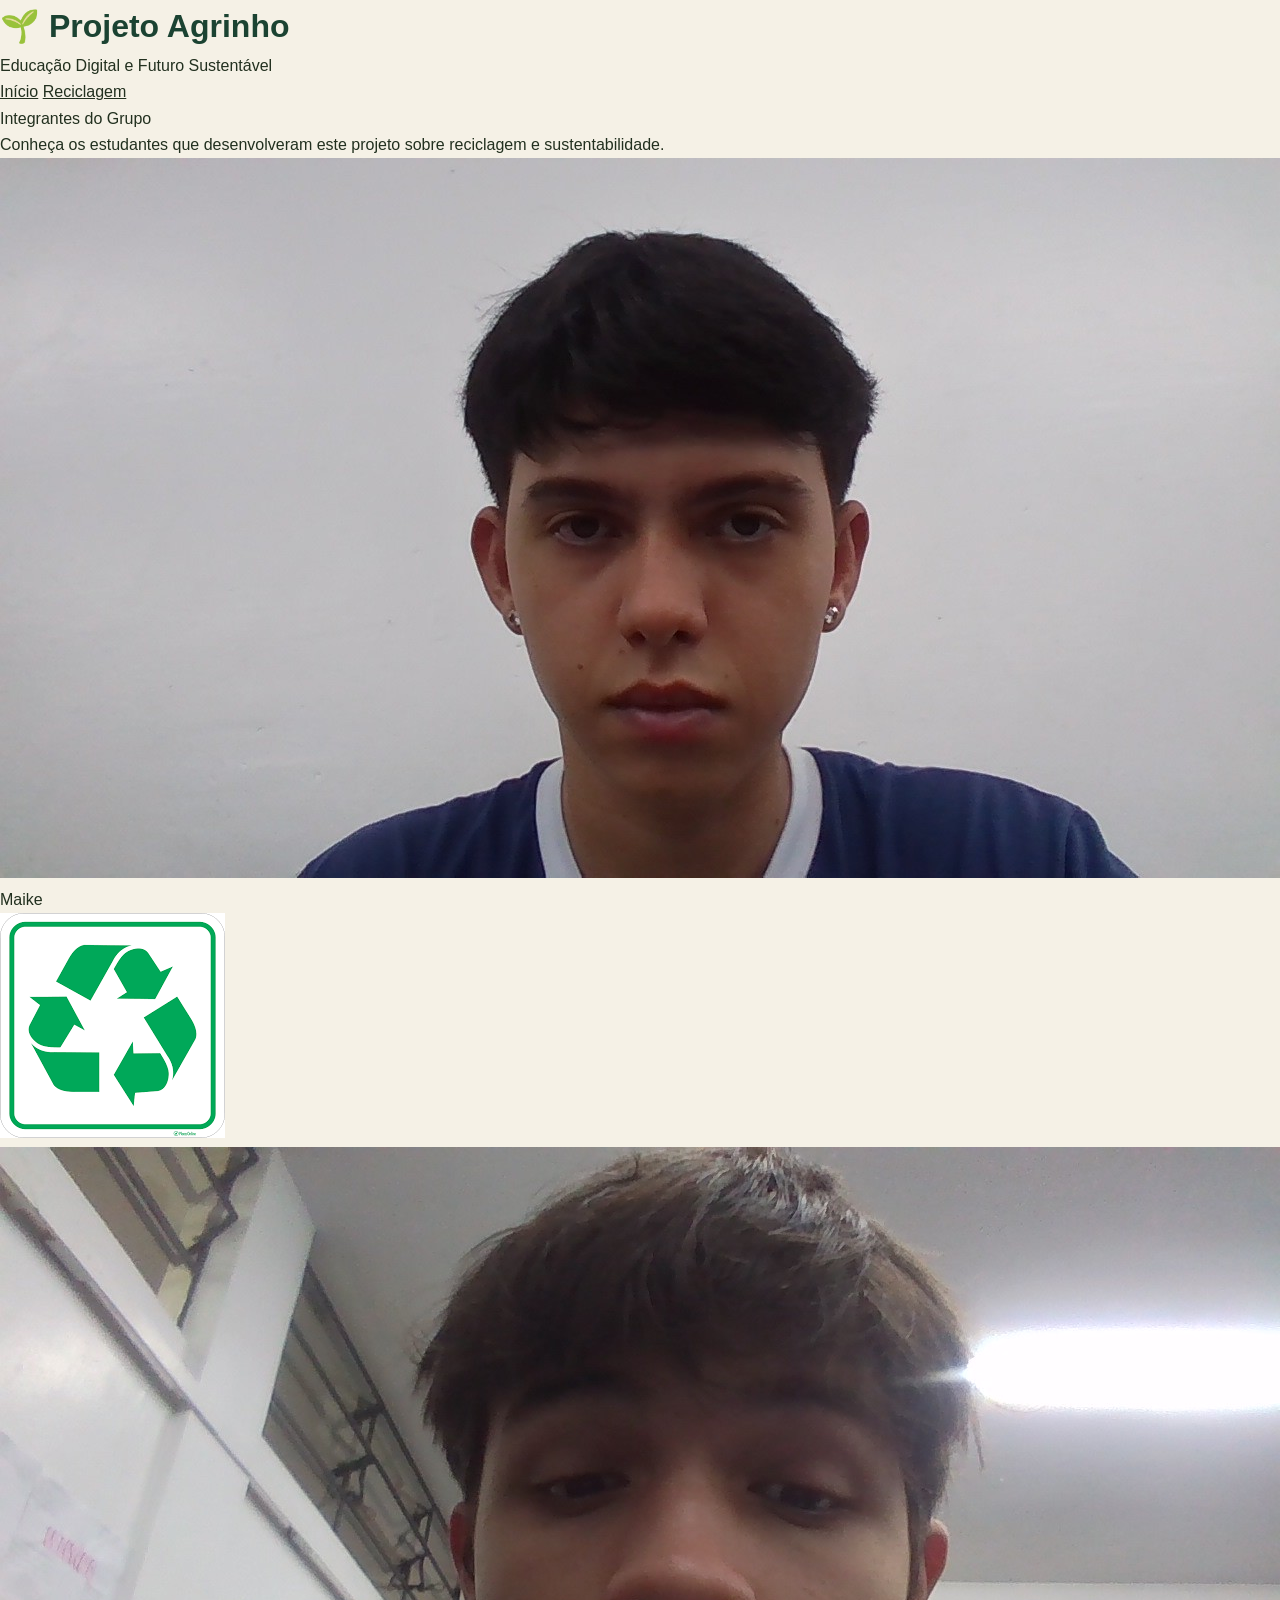
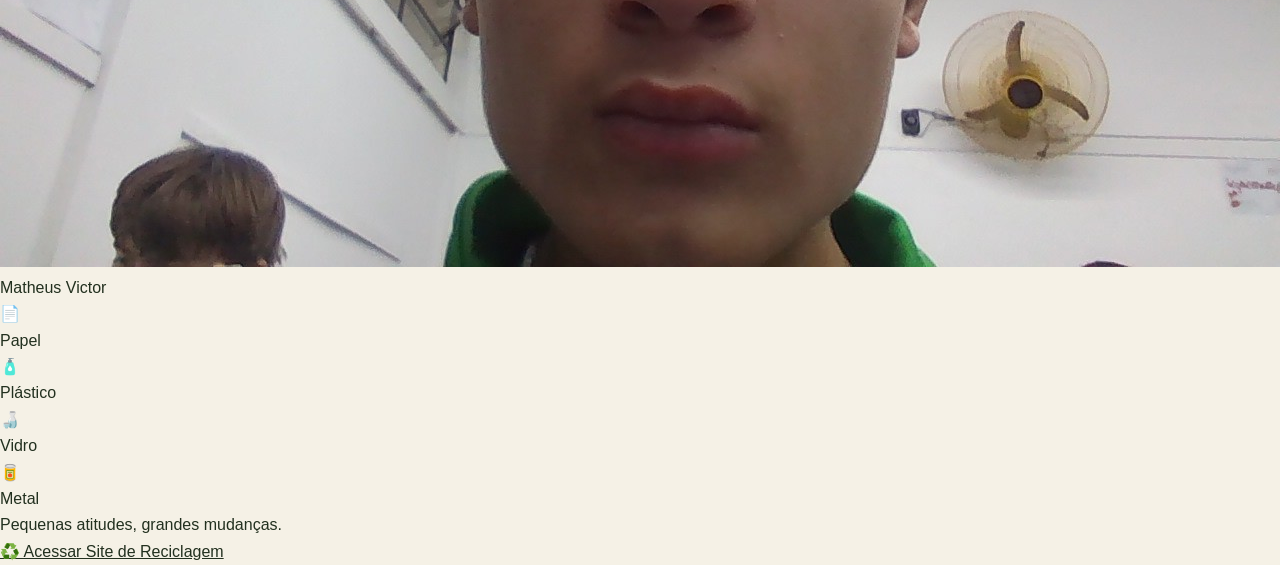
==== commit ea572c48: "s" ====
--- a/index.html
+++ b/index.html
@@ -7,73 +7,38 @@
   <link rel="stylesheet" href="style.css">
 </head>
 <body>
-  <header>
-    <div>
-      <h1>🌱 Projeto Agrinho</h1>
-      <p>Educação Digital e Futuro Sustentável</p>
-    </div>
-    <nav>
-      <a href="index.html">Início</a>
-      <a href="Agrinho.html">Reciclagem</a>
-    </nav>
-  </header>
 
-  <section>
-    <h2>Integrantes do Grupo</h2>
+  <div class="topo">
+    <h1>🌱 Projeto Agrinho</h1>
+    <p>Educação Digital e Futuro Sustentável</p>
+    <p class="linha-nav"><a href="index.html">Início</a> <a href="Agrinho.html">Reciclagem</a></p>
+    <p class="subtitulo">Integrantes do Grupo</p>
     <p>Conheça os estudantes que desenvolveram este projeto sobre reciclagem e sustentabilidade.</p>
+  </div>
 
-    <div class="perfis">
-      <div class="perfil-card">
-        <img src="IMG_20260330_111228.jpg" alt="Foto de Maike">
-        <h3>Maike</h3>
-        <p>Participo do projeto sobre reciclagem e sustentabilidade.</p>
-      </div>
-      <img src="download.png" alt="Símbolo da reciclagem" class="icone-reciclagem">
-      <div class="perfil-card">
-        <img src="IMG_20260622_104447.jpg" alt="Foto de Matheus Victor">
-        <h3>Matheus Victor</h3>
-        <p>Participo do projeto sobre reciclagem e sustentabilidade.</p>
-      </div>
+  <div class="linha-perfis">
+    <div class="perfil">
+      <img src="IMG_20260330_111228.jpg" alt="Foto de Maike">
+      <p>Maike</p>
     </div>
 
-    <div class="missao">
-      <p class="missao__frase">Pequenas atitudes, grandes mudanças.</p>
-      <p class="missao__contexto">Veja os materiais que fazem parte do nosso projeto:</p>
+    <img src="download.png" alt="Símbolo da reciclagem" class="icone-central">
 
-      <div class="materiais-preview">
-        <div class="material-preview">
-          <span class="material-preview__icone">📄</span>
-          <span class="material-preview__nome">Papel</span>
-        </div>
-        <div class="material-preview">
-          <span class="material-preview__icone">🧴</span>
-          <span class="material-preview__nome">Plástico</span>
-        </div>
-        <div class="material-preview">
-          <span class="material-preview__icone">🍶</span>
-          <span class="material-preview__nome">Vidro</span>
-        </div>
-        <div class="material-preview">
-          <span class="material-preview__icone">🥫</span>
-          <span class="material-preview__nome">Metal</span>
-        </div>
-      </div>
+    <div class="perfil">
+      <img src="IMG_20260622_104447.jpg" alt="Foto de Matheus Victor">
+      <p>Matheus Victor</p>
     </div>
 
-    <div class="cta-central">
-      <div class="divisor">
-        <span></span><span></span><span></span><span></span><span></span>
-      </div>
-      <a href="Agrinho.html" class="botao-acessar">♻️ Acessar Site de Reciclagem</a>
-      <div class="divisor">
-        <span></span><span></span><span></span><span></span><span></span>
-      </div>
+    <div class="lista-materiais-lateral">
+      <div><span>📄</span><p>Papel</p></div>
+      <div><span>🧴</span><p>Plástico</p></div>
+      <div><span>🍶</span><p>Vidro</p></div>
+      <div><span>🥫</span><p>Metal</p></div>
     </div>
-  </section>
+  </div>
 
-  <footer>
-    <p>© 2026 Projeto Agrinho — Desenvolvido pelos alunos</p>
-    <p><a href="Agrinho.html">Ir para a página de Reciclagem</a></p>
-  </footer>
+  <p class="frase-missao">Pequenas atitudes, grandes mudanças.</p>
+  <p class="link-acessar"><a href="Agrinho.html">♻️ Acessar Site de Reciclagem</a></p>
+
 </body>
 </html>
